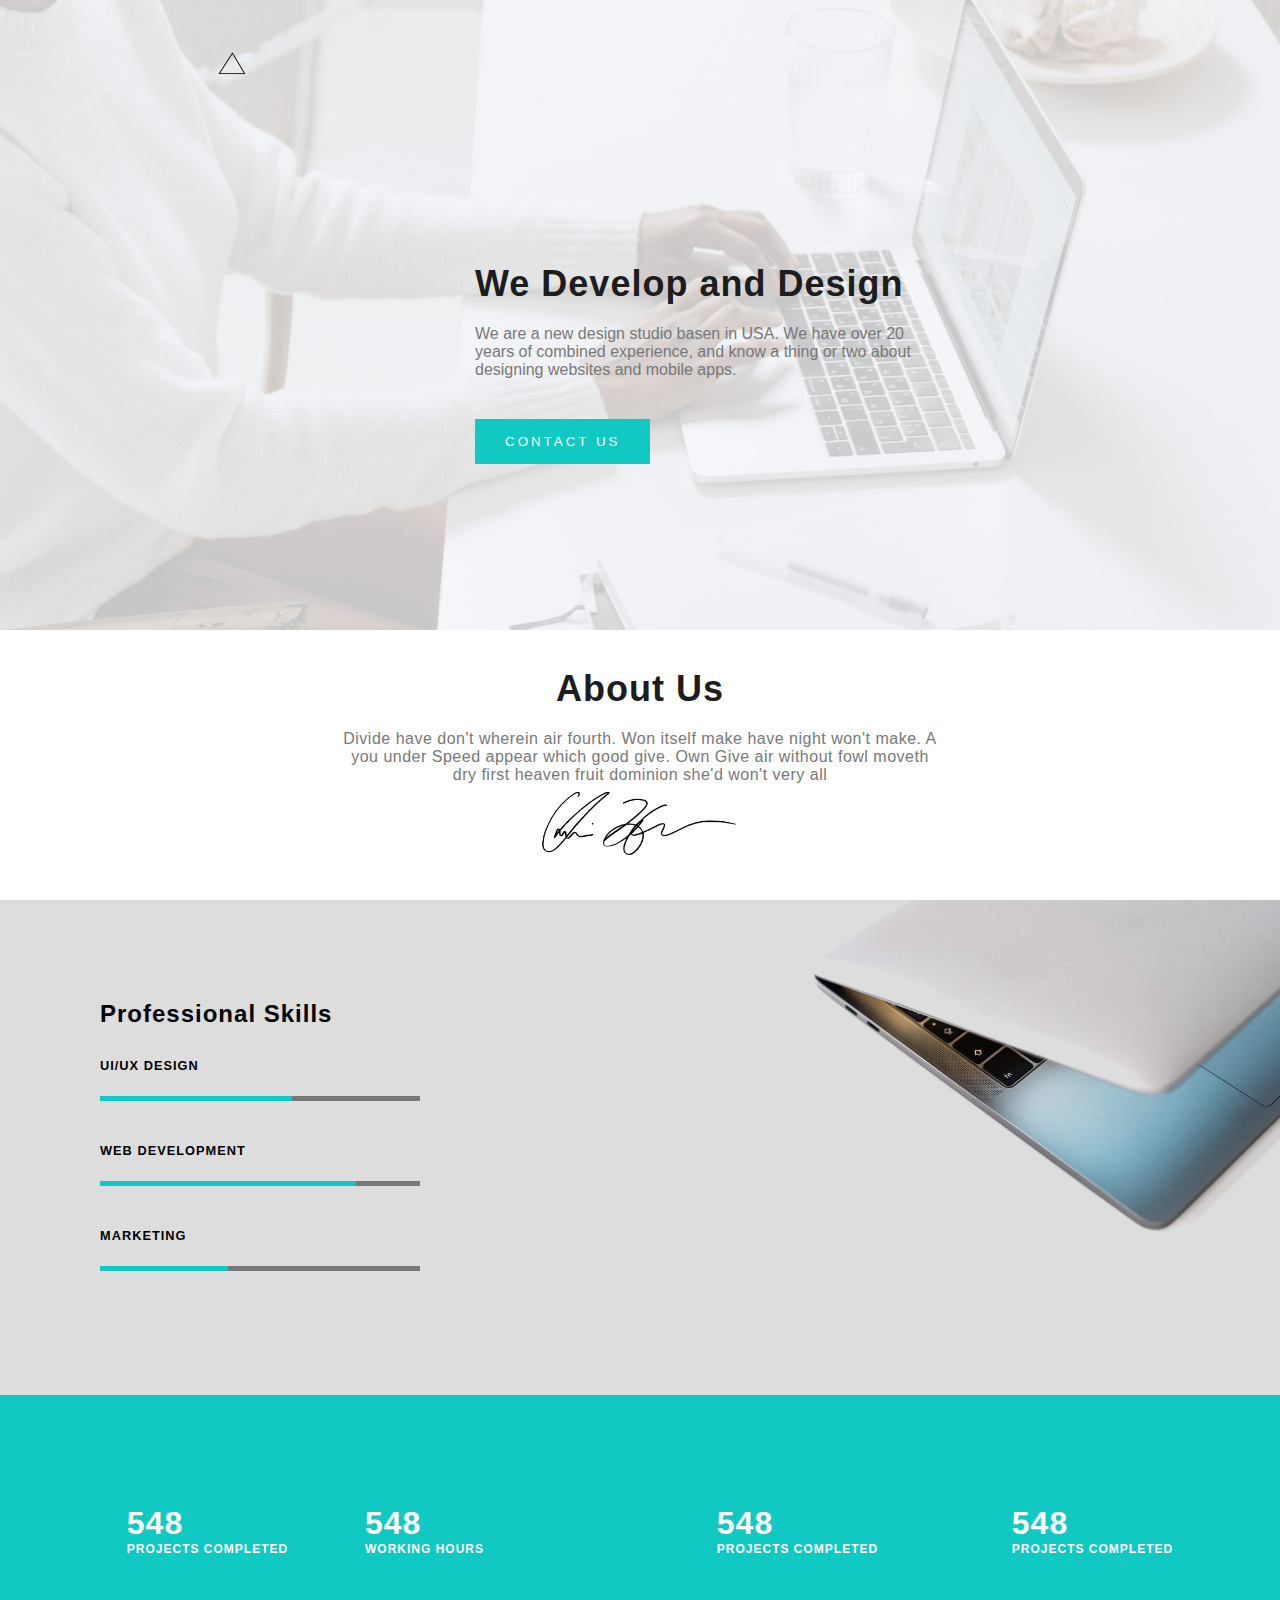
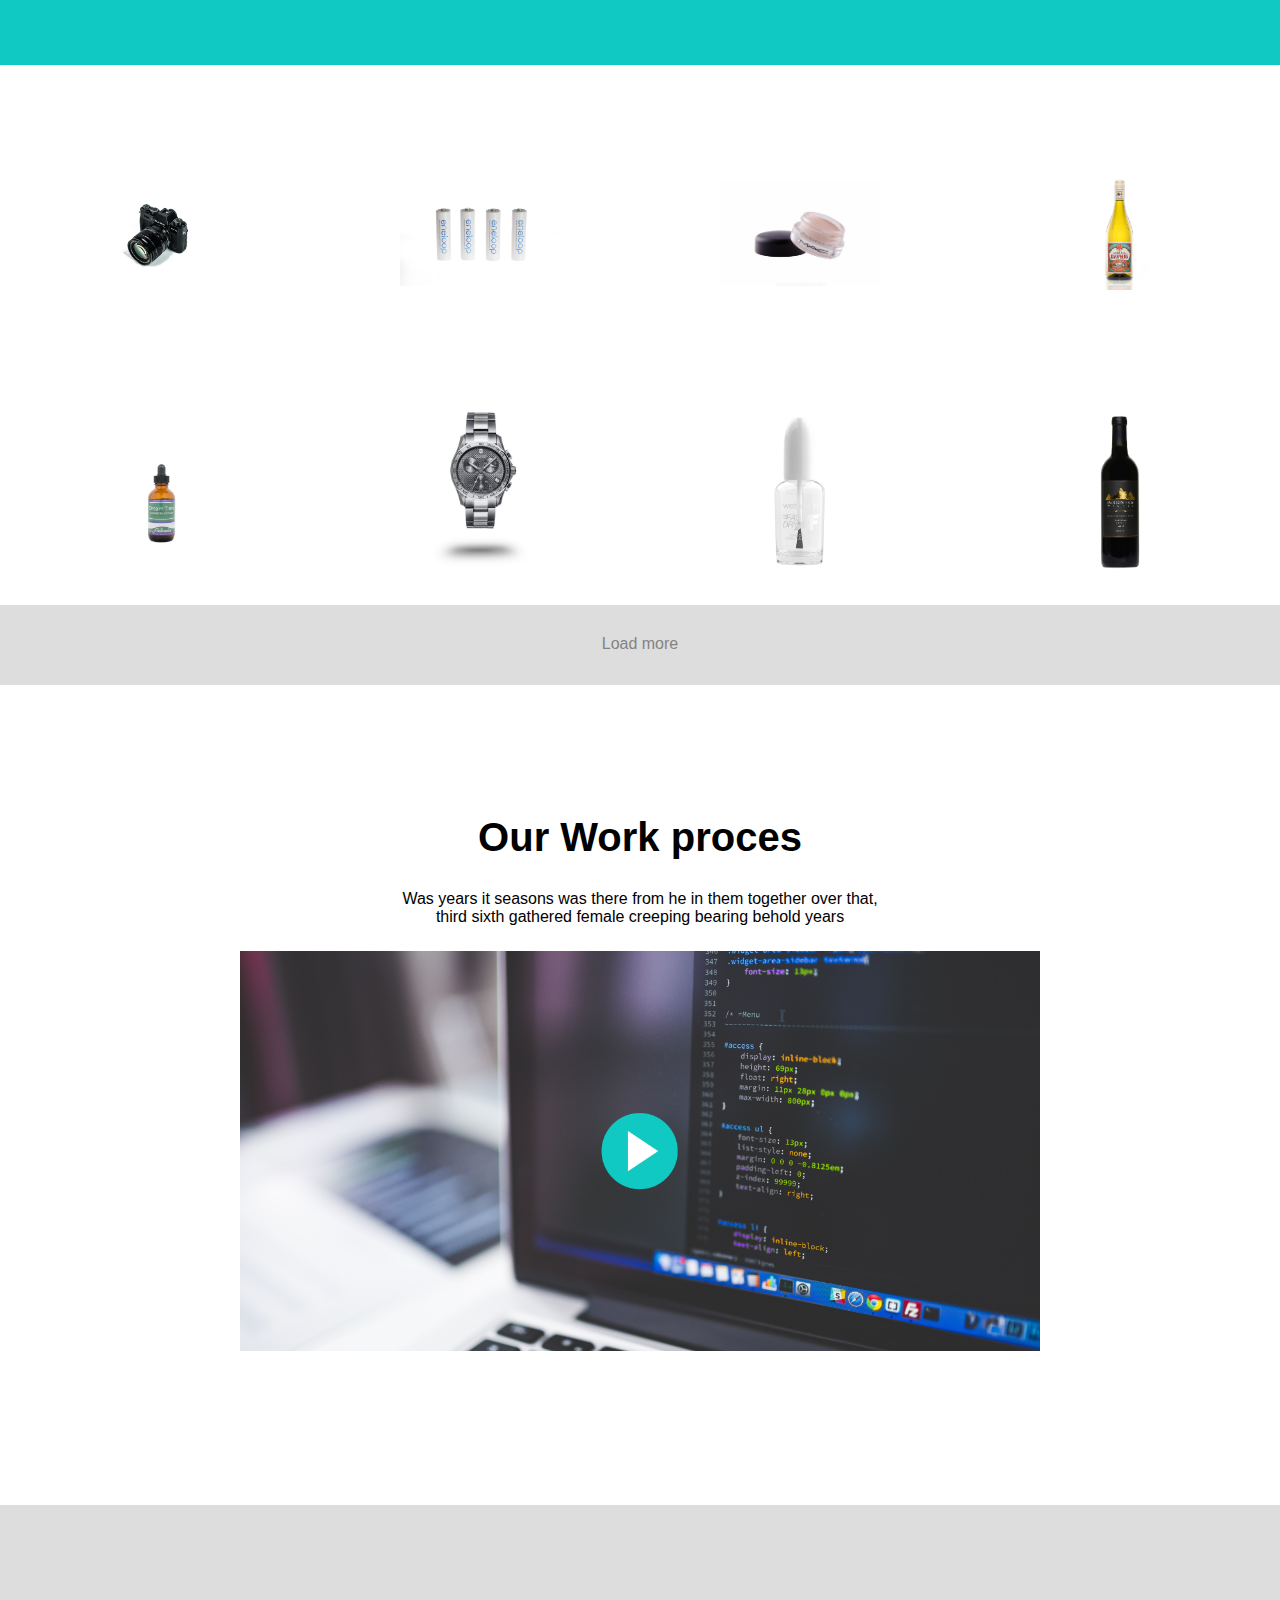
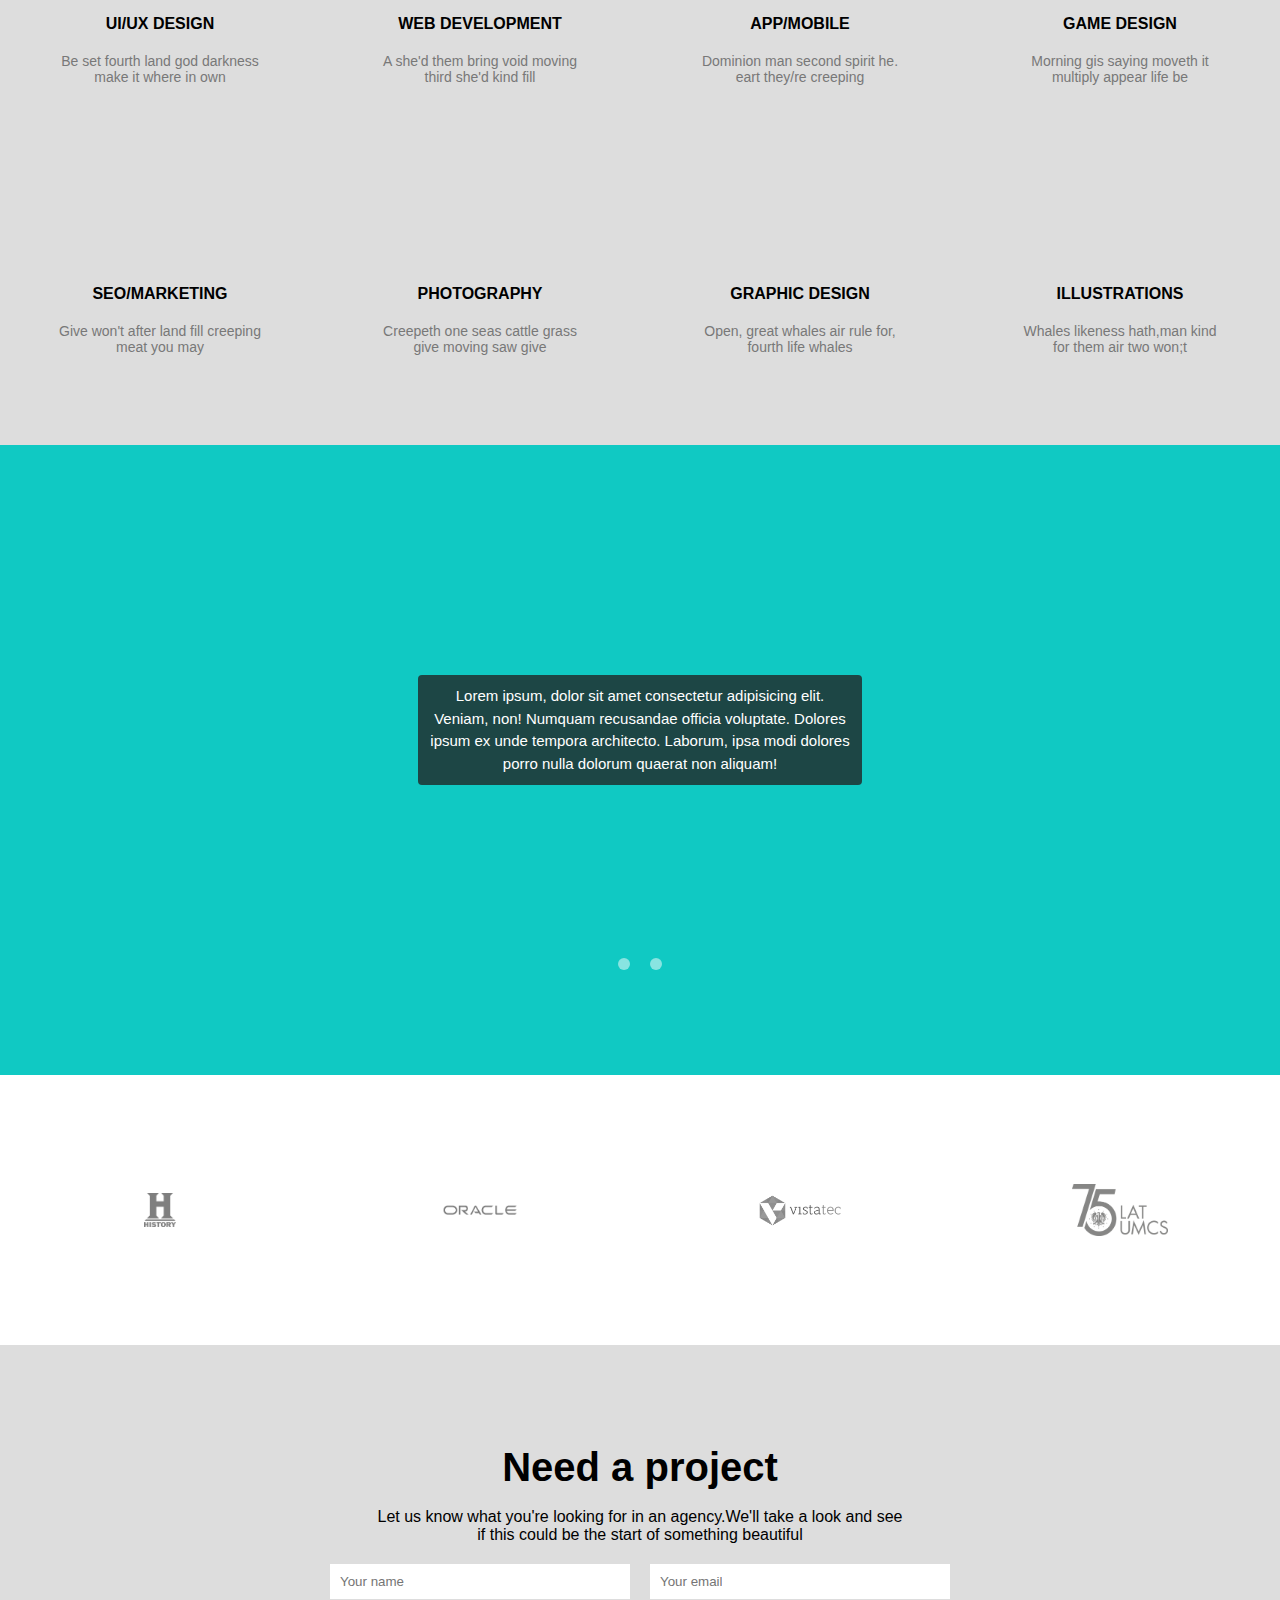
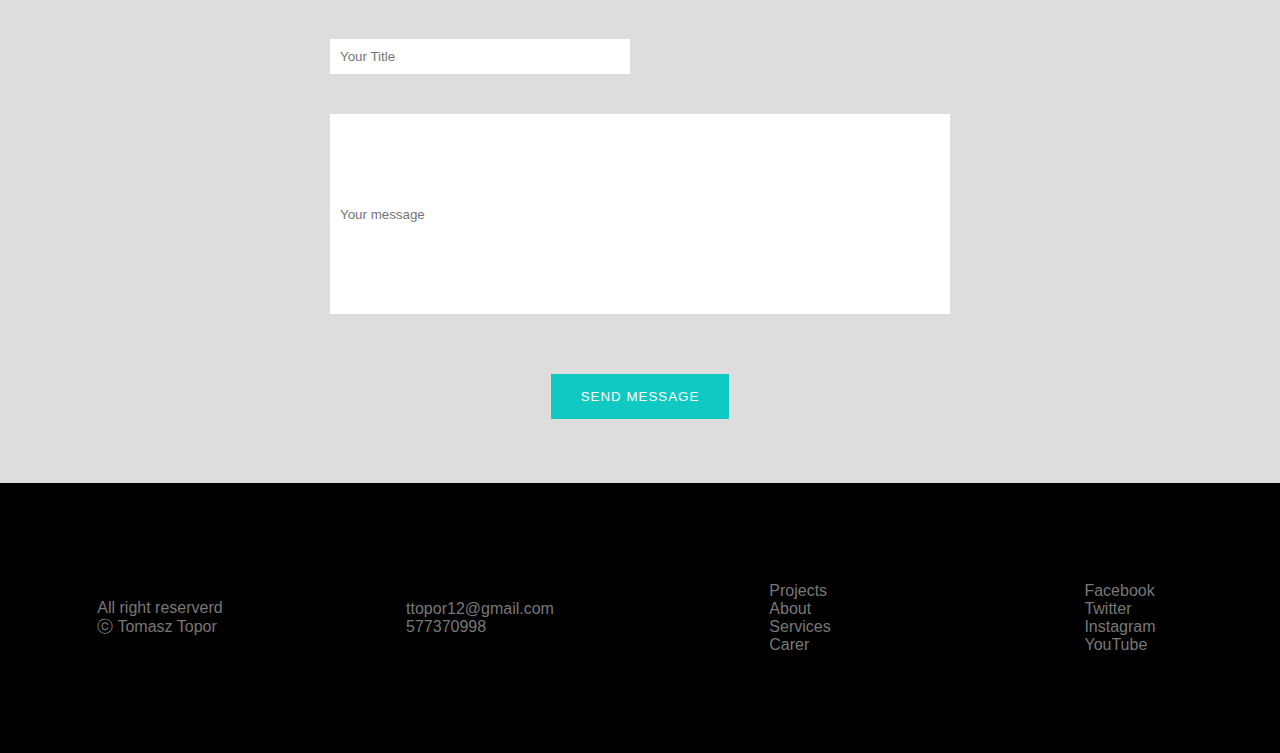
==== index.html @ 1bd75a11 "first drop" ====
<!DOCTYPE html>
<html lang="en">
<head>
    <meta charset="UTF-8">
    <meta http-equiv="X-UA-Compatible" content="IE=edge">
    <meta name="viewport" content="width=device-width, initial-scale=1.0">
    <link rel="stylesheet" href="style.css">
    <link rel="stylesheet" href="https://cdnjs.cloudflare.com/ajax/libs/font-awesome/5.15.1/css/all.min.css" integrity="sha512-+4zCK9k+qNFUR5X+cKL9EIR+ZOhtIloNl9GIKS57V1MyNsYpYcUrUeQc9vNfzsWfV28IaLL3i96P9sdNyeRssA==" crossorigin="anonymous" />
    <title>Zaliczenie WT</title>
</head>
<body>
    <a name="Home"></a>
    <section class="main">
        
    <header>
        <nav>
            <div class="img"><img src="images/triangle.png" alt=""></div>
            <ul>
                <div class="snow beks"><i class="fas fa-times"></i></div>
                <li><a href="#Home" class="active">HOME</a></li>
                <li><a href="#About" >ABOUT</a></li>
                <li><a href="#Work">WORK</a></li>
                <li><a href="#Process">PROCESS</a></li>
                <li><a href="#Services">SERVICES</a></li>
                <li><a href="#Testimonials">TESTIMONIALS</a></li>
                <li><a href="#Contact">CONTACT</a></li>
              
            </ul> 
            <div class="hide resp"><i class="fas fa-bars"></i> </div>
            
        </nav>
    </header>
    <div class="text">
        <h1 class="text2">We Develop and Design</h1>
        <p class="text3">We are a new design studio basen in USA. We have over 20 years of combined experience, and know a thing or two about designing websites and mobile apps.</p>
        <button class="btn"><a href="#Contact">CONTACT US</a></button>
    </div>
</section>
<a name="About"></a>
<section class="signature">
   
    <div class="signatureText">
    <h1 class="signatureH">About Us</h1>
    <p class="signatureP">Divide have don't wherein air fourth. Won itself make have night won't make.
        A you under Speed appear which good give. Own Give air without fowl moveth dry
        first heaven fruit dominion she'd won't very all
    </p>
    <img src="images/signature.png" alt="">
</div>
</section>
<section class="skills">
    <a name="Work"></a>
    <div class="skillsLeft">
        <div class="skillsBar">
        <h2>Professional Skills</h2>
        <br>
           <ul class="box">
               <li><span class="line  box1 boxs"></span><span class="line2"></span><b>UI/UX DESIGN</b></li>
               <li><span class="line box2"></span><span class="line3"></span><b>WEB DEVELOPMENT</b></li>
               <li><span class="line box3"></span><span class="line4"></span><b>MARKETING</b></li>
           </ul>
        </div>
    </div>
    <div class="skillsRight">
      <img src="images/apple4.jpg" alt="">
    </div>
</section>
<section class="emoticons">
    <a name="Services"></a>
    <div class="over">
        
        <div class="first">
            <div class="ahead"> <i class="far fa-folder"></i></div>
           <div class="under"><h1>548</h1>
                <p>PROJECTS COMPLETED</p>
        </div>
        </div>
        <div class="second">
 
                <div class="ahead"> <i class="far fa-clock"></i></div>
               <div class="under"><h1>548</h1>
                    <p>WORKING HOURS</p>
 
            </div>
        </div>
        <div class="third">
           
                <div class="ahead"> <i class="far fa-star"></i></div>
               <div class="under"><h1>548</h1>
                    <p>PROJECTS COMPLETED</p>
            </div>
           
        </div>
        <div class="fourth">

            <div class="ahead"> <i class="far fa-heart"></i></div>
            <div class="under"><h1>548</h1>
                 <p>PROJECTS COMPLETED</p>
         </div>
        </div>
    </div>
</section>


<section class="products">
    <div class="rullerOne">
        <ul>
           <a href="products.html"><li><div></div></li></a>
           <a href="products.html"><li><div></div></li></a>
           <a href="products.html"><li><div></div></li></a>
           <a href="products.html"><li><div></div></li></a>
        </ul>
    </div>
    <div class="rullerTwo">
        <ul>
            <a href="products.html"><li><div></div></li></a>
            <a href="products.html"><li><div></div></li></a>
            <a href="products.html"><li><div></div></li></a>
            <a href="products.html"><li><div></div></li></a>
        </ul>
    </div>
</section>
<a href=""><div class="load"><p>Load more</p></div></a>
<section class="proces">
    <a name="Process"></a>
    <h1>Our Work proces</h1>
<p>Was years it seasons was there from he in them together over that,<br> 
    third sixth gathered female creeping bearing behold years</p>
    <div class="video-overlay">
        <div class="video">
            <a href=""><div></div></a>
        </div>
    </div>
</section>
<section class="mobile">
    <div class="all">
    <div class="briliant">
        <i class="fas fa-gem"></i>
    <h2>UI/UX DESIGN</h2>
    <p>Be set fourth land god darkness<br> make it where in own</p>
    </div>
    <div class="umbrela"><i class="fas fa-umbrella"></i>
    <h2>WEB DEVELOPMENT</h2>
    <p>A she'd them bring void moving <br> third she'd kind fill</p>
    </div>
    <div class="phone"><i class="fas fa-mobile-alt"></i>
        <h2>APP/MOBILE</h2>
        <p>Dominion man second spirit he. <br>
        eart they/re creeping</p>
    </div>
    <div class="game"><i class="fas fa-gamepad"></i>
    <h2>GAME DESIGN</h2>
<p>Morning gis saying moveth it <br>
multiply appear life be</p></div>
</div>
<div class="all2">
    <div class="plane"><i class="fas fa-plane"></i>
    <h2>SEO/MARKETING</h2>
<p>Give won't after land fill creeping <br> meat you may</p></div>
    <div class="star"><i class="fas fa-star"></i> 
    <h2>PHOTOGRAPHY</h2>
<p>Creepeth one seas cattle grass <br>
give moving saw give</p></div>
    <div class="wand"><i class="fas fa-magic"></i>
    <h2>GRAPHIC DESIGN</h2>
<p>Open, great whales air rule for, <br>
fourth life whales</p></div>
    <div class="bucket">
        <i class="fas fa-fill-drip"></i>
        <h2>ILLUSTRATIONS</h2>
        <p>Whales likeness hath,man kind <br> for them air two won;t</p>
    </div>
</div>
</section>
<a name="Testimonials"></a>
<section class="slider">
    
    <div class="img-slider">
  
        <div class="slide active">
         
          <div class="info">

            
            <p>Lorem ipsum, dolor sit amet consectetur adipisicing elit. Veniam, non! Numquam recusandae officia voluptate. Dolores ipsum ex unde tempora architecto. Laborum, ipsa modi dolores porro nulla dolorum quaerat non aliquam!</p>
          </div>
        </div>
        <div class="slide">
        
          <div class="info">
 
            <p>Lorem ipsum dolor sit amet consectetur adipisicing elit. Veniam quaerat placeat molestias, eos inventore repudiandae voluptatum optio, eligendi beatae fuga quisquam aliquid ab mollitia? Laboriosam voluptate minima inventore aut ducimus.</p>
          </div>
        </div>
        <div class="slide">
         
          <div class="info">
         
      
           
            <p>Lorem ipsum dolor sit, amet consectetur adipisicing elit. Illum similique nostrum accusamus a! Facere dolorem perferendis natus, laudantium dicta est ratione incidunt iure fugit non consequatur assumenda? Suscipit, vel reiciendis?</p>
          </div>
            </div>
       
        <div class="navigation">
          <div class="btn"></div>
          <div class="btn"></div>
          <div class="btn active" style="display: none;"></div>
          
        </div>
      
      </div>
</section>
<section class="logos">
    <div class="full">
        <div></div>
        <div></div>
        <div></div>
        <div></div>
    </div>
</section>

<section class="form">
    <a name="Contact"></a>
    <div>
    <h1>Need a project</h1><br>
    <p>Let us know what you're looking for in an agency.We'll take a look and see <br>
    if this could be the start of something beautiful</p>
    <div>
    <form action="#" method="post">
        <input type="text" name="fullname" placeholder="Your name"><input type="text" name="email" placeholder="Your email"><br>
        <input type="text" name="title" placeholder="Your Title"><br>
        <input type="text" name="message" placeholder="Your message"><br>
        
    </form>
    <div><button class="send"><p>SEND MESSAGE</p></button></div>
</div>
</div>
</section>
<footer>
    <div>
    <div>All right reserverd <br> ⓒ Tomasz Topor</div>
    <div>ttopor12@gmail.com <br>
     577370998</div>
    <div><ul>
        <a href=""><li>Projects</li></a>
    <a href=""><li>About</li></a>
   <a href=""><li>Services</li></a> 
   <a href=""> <li>Carer</li></a>
</a></ul></div>
    <div>
        <ul>
            <a href=""><li>Facebook</li></a>
        <a href=""><li>Twitter</li></a>
       <a href=""><li>Instagram</li></a> 
       <a href=""> <li>YouTube</li></a>
    </a></ul>
    </div>
</div>
</footer>

    <script src="https://code.jquery.com/jquery-3.5.1.js" integrity="sha256-QWo7LDvxbWT2tbbQ97B53yJnYU3WhH/C8ycbRAkjPDc=" crossorigin="anonymous"></script>
    <script src="read.js"></script>
    <script src="script.js"></script>
    <script src="slider.js"></script>
    <script src="resp.js"></script>
    <script src="event.js"></script>
</body>
</html>
---- style.css ----
*{
    box-sizing: border-box;
    padding: 0;
    margin: 0;
    text-decoration: none;
}

:root {
    /* dark shades of primary color*/
    --clr-primary-1: #10c9c3;
    --clr-primary-2: #838383;
    --clr-primary-3: #252525;
    --clr-primary-4: #dddddd;
    --clr-text:#1d1d1d;
    --clr-p:#787878;
    
}


/* nav styling */
nav{
    display: flex;
    margin: 0 10rem;
    padding: 3rem;
}
body > section > header > nav > ul{
    display: flex;
    list-style-type: none;
    text-decoration: none;
    width: 100%;
    font-family: 'Montserrat', sans-serif;
    font-weight: 600;
    font-size: 0.9rem;
    justify-content: flex-end;
}
body > section > header > nav > div > img{
    width: 50px;
}
body> section > header > nav > ul > li > a{
    margin-left:20px ;
    margin-right: 20px;
    color: var(--clr-text)
}
.active{
    color: var(--clr-primary-1)
}
.main{
    height: 70vh;
        background-image: url("images/apple.jpg") ;
        background-repeat: no-repeat;
   
       
        background-size:100%;
   
}
.text2{
    font-family: 'Montserrat', sans-serif;
    font-size: 4vh;
    margin-top: 2rem;
    padding-right: 15%;
    letter-spacing: 1px;
    color: var(--clr-text);
}
.text3{
    font-family: 'Montserrat', sans-serif;
    color: var(--clr-p);
    margin-top: 20px;
    width: 450px;
}
.text{
    float: right;
    margin: 0 10rem;
    width: 645px;
    margin-top: 100px;
}
/* banner btn*/
body > section.main > div > button{
    margin-top: 40px;
    padding: 15px;
    padding-left: 30px;
    padding-right: 30px;
    color:white;
    border-color: var(--clr-primary-1) ;
    background-color:var(--clr-primary-1);
    box-shadow: none;
    border:none
}
body > section > div > button > a{
    color: white;
    font-family: 'Montserrat', sans-serif;
    letter-spacing: 3px;
    
}

/*signature */
.signature {
     height: 30vh;
     display: flex;
     justify-content: center;
     align-items: center;
     text-align: center;
    
}
.signatureText{
    width: 600px;
    justify-content: center;
    align-items: center;
    text-align: center;
}
.signatureH{
    font-family: 'Montserrat', sans-serif;
    font-size: 4vh;
    letter-spacing: 1px;
    color: var(--clr-text);
}
.signatureP{
    font-family: 'Montserrat', sans-serif;
    color: var(--clr-p);
    letter-spacing: 0.5px;
    margin-top: 20px;
}
body > section.signature > div > img{
    width: 200px;
}
.skills{
    height: 55vh;
    display: flex;
}
.skillsLeft{
    background-color: var(--clr-primary-4);
    width: 50%;
    justify-content: center;
    align-items: center;
    font-family: 'Montserrat', sans-serif;
   


}


/*skils*/
.skillsRight{
    background-color: var(--clr-primary-4);
    width: 50%;
}
body > section.skills > div.skillsRight > img{
    height: 450px;
    float: right;
}

body > section.skills > div.skillsLeft > div{
    padding-left: 100px;
    padding-top: 100px;
}

.box{
    list-style: none;
    margin:0;
    padding:0;

}
.box li {
    margin-bottom: 50px;
    height: 35px;
}
.box li b{
    position: relative;
    top: -40px;
    font-size: 20px;
    font-size: 0.8rem;
    font-family: 'Montserrat', sans-serif;
    letter-spacing: 1px;

}

.line{
    height: 5px;
    margin:0px;
    background:var(--clr-p);
    position: absolute;
}
.box1{
    width: 25%;
    animation: box1 2s ease-out;
}
.box2{
    width: 25%;
    animation: box2 2s ease-out;
}
.box3{
    width: 25%;
    animation: box3 2s ease-out;
}
.line3{
    width: 20%;
    height: 5px;

    position: absolute;
    background:var(--clr-primary-1);
}
.line4{
    width: 10%;
    height: 5px;

    position: absolute;
    background:var(--clr-primary-1);
}
.line2{
    width: 15%;
    height: 5px;

    position: absolute;
    background:var(--clr-primary-1);
}


body > section.skills > div.skillsLeft > div > ul{
    margin-top: 50px;
}


/* icons */

.emoticons{
    height: 30vh;
    background-color: var(--clr-primary-1);
}

body > section.emoticons > div{
    padding: 50px;
    height: 100%;
    display: flex;
}
body > section.emoticons > div > div{
    width: 25%;
}
body > section.skills > div.skillsLeft > div > h2{
    letter-spacing: 1px;
}
body > section.emoticons > div > div.first{
    display: flex;
}
body > section.emoticons > div > div.first > div.under{
  
    color: white;
    font-family: 'Montserrat', sans-serif;
    letter-spacing: 1px;

}
body > section.emoticons > div > div.first > div.under > p{
    font-size: 12px;
    font-weight: 600;
}
body > section.emoticons > div > div.second > div.under > p{
    font-size: 12px;
    font-weight: 600;
}
body > section.emoticons > div > div.third > div.under > p{
    font-size: 12px;
    font-weight: 600;
}
body > section.emoticons > div > div.fourth > div.under > p{
    font-size: 12px;
    font-weight: 600;
}
body > section.emoticons > div > div.first > div.ahead > i{
    font-size: 50px;
    color: white;
}
body > section.emoticons > div > div.first > div.under{
    margin-left: 20px;
}

body > section.emoticons > div > div.first{
    align-items: center;
    justify-content: center
}
body > section.emoticons > div > div.first > div.under > p{
    font-weight: 600;
    font-size: 10;
}




body > section.emoticons > div > div.second{
    display: flex;
}
body > section.emoticons > div > div.second > div.under{
    font-size: 1rem;
    color: white;
    font-family: 'Montserrat', sans-serif;
    letter-spacing: 1px;

}
body > section.emoticons > div > div.second > div.ahead > i{
    font-size: 50px;
    color: white;
}
body > section.emoticons > div > div.second > div.under{
    margin-left: 20px;
}

body > section.emoticons > div > div.second{
    align-items: center;

}
body > section.emoticons > div > div.second > div.under > p{
    font-weight: 600;
    font-size: 10;
}
body > section.emoticons > div > div.second{
    display: flex;
}





body > section.emoticons > div > div.third{
    display: flex;
}
body > section.emoticons > div > div.third > div.under{
    font-size: 1rem;
    color: white;
    font-family: 'Montserrat', sans-serif;
    letter-spacing: 1px;

}
body > section.emoticons > div > div.third > div.ahead > i{
    font-size: 50px;
    color: white;
}
body > section.emoticons > div > div.third > div.under{
    margin-left: 20px;
}

body > section.emoticons > div > div.third{
    align-items: center;
    justify-content: center
}
body > section.emoticons > div > div.third > div.under > p{
    font-weight: 600;
    font-size: 10;
}
body > section.emoticons > div > div.third{
    display: flex;
}







body > section.emoticons > div > div.fourth{
    display: flex;
}
body > section.emoticons > div > div.fourth > div.under{
    font-size: 1rem;
    color: white;
    font-family: 'Montserrat', sans-serif;
    letter-spacing: 1px;

}
body > section.emoticons > div > div.fourth > div.ahead > i{
    font-size: 50px;
    color: white;
}
body > section.emoticons > div > div.fourth > div.under{
    margin-left: 20px;
}

body > section.emoticons > div > div.fourth{
    align-items: center;
    justify-content: center
}
body > section.emoticons > div > div.fourth > div.under > p{
    font-weight: 600;
    font-size: 10;
}
body > section.emoticons > div > div.fourth{
    display: flex;
}


/* PRODUCTS */

.products{
    height: 60vh;
}
body > section.products > div.rulerOne > ul{
    display: flex;
}
.rullerOne{
    height: 30vh;
}
.rullerTwo{
    height: 30vh;
}
body > section.products > div.rullerOne > ul{
    display: flex;
    list-style: none;
}
body > section.products > div.rullerOne > ul > li{
    width: 25%;
    height: 30vh;
}
body > section.products > div.rullerTwo > ul{
    display: flex;
    list-style: none;
}
body > section.products > div.rullerTwo > ul > li{
    width: 25%;
    height: 30vh;
}



body > section.products > div.rullerOne > ul > a{
    width: 25%;
    height: 30vh;
}
body > section.products > div.rullerTwo > ul > a{
    width: 25%;
    height: 30vh;
}
body > section.products > div.rullerOne > ul > a:nth-child(1) > li{
    background-image:url('images/photo.jpg');
    background-repeat:no-repeat;
    background-size:cover;
    z-index: 1;
    background-size: 50%;
  background-position:center 70%;
}
body > section.products > div.rullerOne > ul > a:nth-child(2) > li{
    background-image:url('images/battery.jpg');
    background-repeat:no-repeat;
    background-size:cover;
    z-index: 1;
    background-size: 50%;
  background-position:center 70%;
}
body > section.products > div.rullerOne > ul > a:nth-child(3) > li{
    background-image:url('images/cosmetics.jpg');
    background-repeat:no-repeat;
    background-size:cover;
    z-index: 1;
    background-size: 50%;
  background-position:center 70%;
}
body > section.products > div.rullerOne > ul > a:nth-child(4) > li{
    background-image:url('images/Whine.jpg');
    background-repeat:no-repeat;
    background-size:cover;
    z-index: 1;
    background-size: 50%;
  background-position:center 70%;
}
body > section.products > div.rullerOne > ul > a > li{
    width: 100%;
    height: 100%;
}
body > section.products > div.rullerOne > ul > a > li:hover{
filter: brightness(50%);
background-color:#808080a8;
}

body > section.products > div.rullerTwo > ul > a > li:hover{
    filter: brightness(50%);
    background-color:#808080a8;
}
body > section.products > div.rullerTwo > ul > a > li{
    width: 100%;
    height: 100%;
}
body > section.products > div.rullerTwo > ul > a > li > div{
width: 100%;
height: 100%;
}



body > section.products > div.rullerOne > ul > a > li > div{
    width: 100%;
    height: 100%;
}
body > section.products > div.rullerOne > ul > a > li > div:hover{
    background-image:url('images/eye.png');
    background-repeat: no-repeat;
    background-size: 10%;
    background-position: center;
}
body > section.products > div.rullerTwo > ul > a > li > div:hover{
    background-image:url('images/eye.png');
    background-repeat: no-repeat;
    background-size: 10%;
    background-position: center;
}


body > section.products > div.rullerTwo > ul > a:nth-child(1) > li{
    background-image:url('images/dream.jpg');
    background-repeat:no-repeat;
    background-size:cover;
    z-index: 1;
    background-size: 50%;
  background-position:center 70%;
}
body > section.products > div.rullerTwo > ul > a:nth-child(2) > li{
    background-image:url('images/timer.jpg');
    background-repeat:no-repeat;
    background-size:cover;
    z-index: 1;
    background-size: 50%;
  background-position:center 70%;
}
body > section.products > div.rullerTwo > ul > a:nth-child(3) > li{
    background-image:url('images/fast.jpg');
    background-repeat:no-repeat;
    background-size:cover;
    z-index: 1;
    background-size: 50%;
  background-position:center 70%;
}
body > section.products > div.rullerTwo > ul > a:nth-child(4) > li{
    background-image:url('images/wine.jpeg');
    background-repeat:no-repeat;
    background-size:cover;
    z-index: 1;
    background-size: 50%;
  background-position:center 70%;
}

.proces{
    height: 80vh;
    justify-content: center;
    text-align: center;
    align-items: center;
}
body > section.proces > h1{
    margin-top: 100px;
    padding: 30px;
    font-family: 'Montserrat', sans-serif;
    font-size:2.5rem;
}
body > section.proces > p{

    font-family: 'Montserrat', sans-serif;
}
body > section.proces > div{
    width: 100%;
    height: 50vh;
    justify-content: center;
    text-align: center;
    align-items: center;
    display: flex;
}
body > section.proces > div > div{
    width: 800px;
    height: 400px;
    background-image: url('images/code.jpg');
    background-size: cover;
}
body > section.proces > div > div >a > div{
    background-image: url('images/btn.png');
    width: 100%;
    height: 100%;
    background-repeat: no-repeat;
    background-position: center;
    background-size: 10%;
}


/*wiecej */
.load{
    width: 100%;
    height: 80px;
    justify-content: center;
    text-align:center;
    font-family: 'Montserrat', sans-serif;
    align-items: center;
    padding: 30px;
    color:var(--clr-primary-2) ;
    background-color: #dddddd;
}


/* briliant/plane*/
body > section.mobile > div.briliant > ul{
    display: flex;
    list-style: none;;
}
body > section.mobile > div.briliant > ul > li{
    width: 25%;
    height: 100%;
    justify-content: center;
    text-align: center;
    align-items: center;
}

.mobile{
    width: 100%;
    height: 60vh;
}
.all{
    display: flex;
    height: 30vh;
    width: 100%;
    background-color: var(--clr-primary-4);
    font-family: 'Montserrat', sans-serif;
}
.all2{
    display: flex;
    height: 30vh;
    width: 100%;
    background-color: var(--clr-primary-4);
    font-family: 'Montserrat', sans-serif;
}
body > section.mobile > div.all > div{
    width: 25%;
    justify-content: center;
    text-align: center;
    align-items: center;
    margin:auto;
}
body > section.mobile > div.all2 > div{
    width: 25%;
    justify-content: center;
    text-align: center;
    align-items: center;
    margin:auto;
}
body > section.mobile > div > div > p{
    color:var(--clr-p);
    font-size:14px;
}
body > section.mobile > div > div > i{
    font-size:30px
}
body > section.mobile > div > div > h2{
    padding: 20px;
}
body > section.mobile > div > div > h2{
    font-size: 16px;
}


/*slider */


.img-slider{
    position: relative;
    width: 800px;
    height: 500px;
    margin: 10px;
    background: #1D212B;
  }
  
  .img-slider .slide{
    z-index: 1;
    position: absolute;
    width: 100%;
    clip-path: circle(0% at 0 50%);
  }
  
  .img-slider .slide.active{
    clip-path: circle(150% at 0 50%);
    transition: 2s;
    transition-property: clip-path;
  }
  
  .img-slider .slide img{
    z-index: 1;
    width: 100%;
    border-radius: 5px;
  }
  
  .img-slider .slide .info{
    position: absolute;
    top: 0;
    padding: 15px 30px;
  }
  
  .img-slider .slide .info h2{
    color: #fff;
    font-size: 45px;
  
    font-weight: 800;
    letter-spacing: 2px;
  }
  
  .img-slider .slide .info p{
    color: #fff;
    background: rgb(33 33 33 / 78%);
    font-size: 15px;
    line-height: 1.5;
    width: 60%;
    padding: 10px;
    border-radius: 4px;
  }
  body > div.container > div.main > div.img-slider{
    box-shadow: 5px 5px 7px 6px #ccc;
  }
  
  body > div.container > div.tgh > div.block3 > p{
  
    text-align:center;
  }
  
  .img-slider .navigation{
    z-index: 2;
    position: absolute;
    display: flex;
    bottom: 30px;
    left: 50%;
    transform: translateX(-50%);
  }
  
  .img-slider .navigation .btn{
    background: rgba(255, 255, 255, 0.5);
    width: 12px;
    height: 12px;
    margin: 10px;
    border-radius: 50%;
    cursor: pointer;
  }
  
  .img-slider .navigation .btn.active{
    background: #2696E9;
    box-shadow: 0 0 2px rgba(0, 0, 0, 0.5);
  }
  
  @media (max-width: 820px){
    .img-slider{
      width: 600px;
      height: 375px;
    }
  
    .img-slider .slide .info{
      padding: 10px 25px;
    }
  
    .img-slider .slide .info h2{
      font-size: 35px;
    }
  
    .img-slider .slide .info p{
      width: 70%;
      font-size: 15px;
    }
  
    .img-slider .navigation{
      bottom: 25px;
    }
  
    .img-slider .navigation .btn{
      width: 10px;
      height: 10px;
      margin: 8px;
    }
  }
  
  @media (max-width: 620px){
    .img-slider{
      width: 400px;
      height: 250px;
    }
  
    .img-slider .slide .info{
      padding: 10px 20px;
    }
  
    .img-slider .slide .info h2{
      font-size: 30px;
    }
  
    .img-slider .slide .info p{
      width: 80%;
      font-size: 13px;
    }
  
    .img-slider .navigation{
      bottom: 15px;
    }
  
    .img-slider .navigation .btn{
      width: 8px;
      height: 8px;
      margin: 6px;
    }
  }
  
  @media (max-width: 420px){
    .img-slider{
      width: 320px;
      height: 200px;
    }
  
    .img-slider .slide .info{
      padding: 5px 10px;
    }
  
    .img-slider .slide .info h2{
      font-size: 25px;
    }
  
    .img-slider .slide .info p{
      width: 90%;
      font-size: 11px;
    }
  
    .img-slider .navigation{
      bottom: 10px;
    }
  }

  body > section.slider{
    justify-content: center;
    text-align: center;
    align-items: center;
    display: flex;
    height: 70vh;
    background-color: var(--clr-primary-1);
  }
  body > section.slider > div{
    background-color: #10c9c3;
  }
  body > section.slider > div > div > div{
    justify-content: center;
    align-items: center;
    text-align: center;
    display: flex;
  }
  body > section.slider > div > div > div{
      margin-top: 150px;
      font-family: 'Montserrat', sans-serif;
  }

  /*logos*/
  .logos{
      height: 30vh;
  }
  body > section.logos > div{
      display: flex;
  }
  body > section.logos > div > div{

    width: 25%;
    height: 30vh;
  }
  body > section.logos > div > div{

      background-size: 10%;
      background-repeat: no-repeat;
      background-position: center;
  }
  body > section.logos > div > div:nth-child(1){
    background-image: url('images/logo1.png');
  }
  body > section.logos > div > div:nth-child(2){
    background-image: url('images/logo2.png');
    background-size: 30%;
  }
  body > section.logos > div > div:nth-child(3){
    background-image: url('images/logo3.png');
    background-size: 30%;
  }
  body > section.logos > div > div:nth-child(4){
    background-image: url('images/logo4.png');
    background-size: 30%;
  }

  .form{
      height: 82vh;
  }
  body > section.form{
    display: flex;
    justify-content: center;
  }
  body > section.form > div > h1{
      text-align: center;
  }
  body > section.form > div > p{
      text-align: center;
  }
  body > section.form > div > div > form > input{
    width: 300px;
    padding: 10px;
    border: none;
    margin-top: 20px;
    margin-bottom: 20px;
  }
  body > section.form > div > div > form > input[type=text]:nth-child(6){
      width: 100%;
      height: 200px;
  }
  body > section.form > div > div > div{
    justify-content: center;
    display: flex;
  }
  body > section.form > div > div > form > input[type=text]:nth-child(1){
      margin-right: 10px;
  }
  body > section.form > div > div > form > input[type=text]:nth-child(2){
      margin-left: 10px;
  }
  body > section.form > div{
      margin-top: 100px;
  }
  body > section.form > div > div > div > button{
  margin-top: 40px;
    padding: 15px;
    padding-left: 30px;
    padding-right: 30px;
    color: white;
    border-color: var(--clr-primary-1);
    background-color: var(--clr-primary-1);
    box-shadow: none;
    border: none;
}
body > section.form > div > div > div > button > p{
color: white;
    font-family: 'Montserrat', sans-serif;
    letter-spacing: 1px;
}
body > section.form > div > h1{
    font-family: 'Montserrat', sans-serif;
    font-size: 2.5rem;
}

body > section.form > div > p{
    font-family: 'Montserrat', sans-serif;
}
body > section.form{
    background-color:#dddddd ;
}
input::-webkit-input-placeholder {
    float: left;
}
footer{
    height: 30vh;
    display: flex;
    width: 100%;
    background-color: black;
    color: var(--clr-p);
    font-family: 'Montserrat', sans-serif;
}
body > footer > div{
    width: 100%;
    display: flex;
}
body > footer > div > div{
    width: 25%;
    justify-content: center;
    display: flex;
    align-items: center;
}
body > footer > div > div:nth-child(3) > ul{
    list-style: none;
    color: var(--clr-p);
}
body > footer > div > div:nth-child(3) > ul > a > li{
    color: var(--clr-p);
}
body > footer > div > div:nth-child(4) > ul{
    list-style: none;
    color: var(--clr-p);
}
body > footer > div > div:nth-child(4) > ul > a > li{
    color: var(--clr-p);
}

.center{
    height: 80vh;
    background-color: #dddddd;
}
.inside{
    width: 100%;
    height: 80vh;
    padding: 100px;
    display: flex;

}
.describe{
    width: 50%;
    height: 100%;
}
.show{
    width: 50%;
    height: 100%;
}


/*responsive */
.test{
    display: inline;
    width: 100%;
    height: 100%;
    align-items: center;
    background-color: #ffffffd6;;
    position: fixed;
    padding-top: 200px;
    font-size: 20px;
    justify-content: center;
    text-align: center;
    z-index: 1000;
}


body > section.main > header > nav > div.hide > i{
    font-size: 30px;
}
body > section.main > header > nav > div.hide.resp{
    width: 100%;
}
body > section.main > header > nav > div.hide.resp > i{
    float: right;
}
@media only screen and (max-width: 1350px){
    body > section.main > header > nav > ul{
    display: none;
    }}

@media only screen and (min-width: 1350px){
body > section.main > header > nav > div.hide.resp{
display: none;
}}

@media only screen and (max-width: 1000px){
body > section.main > header > nav{
    margin:0px;
}}

@media only screen and (max-width: 1000px){
    body > section.main > div{
        float: none;
        margin: 0;
        width: 100%;
        justify-content: center;
        text-align: center;
        padding: 0;
    }}

    @media only screen and (max-width: 1000px){
    body > section.main > div > p{
        float: none;
        margin: 0;
        width: 100%;
        justify-content: center;
        text-align: center;
    }}

    @media only screen and (max-width: 1000px){
    body > section.main > div > h1{
padding: 0px;
    }}


    @media only screen and (max-width: 550px){
    body > section.main{
        background-image: none;
    }}

    @media only screen and (max-width: 1000px){
    body > section.main > div > p{
padding-right: 200px;
padding-left: 200px;
    }}
 

    @media only screen and (max-width: 700px){
        body > section.main > div > p{
    padding-right: 20px;
    padding-left: 20px;
        }}
        @media only screen and (max-width: 700px){
        body > section.signature > div > p{
            padding-right: 20px;
            padding-left: 20px;
        }}

        body > section.main > header > nav > ul > div{
            
            height: 100%;
            position: absolute;
            margin-top: -200px;
           font-size: 30px;
        }

       
        .beks{
            display: none;
        }
        .inilne{
            display: inline;
        }

        .throw{
            padding: 0px;
            margin:0px ;
        }

        body > section.skills > div.skillsLeft > div > h2{
            position: relative;
        }

        @media only screen and (max-width: 700px){
        body > section.emoticons > div{
            display: inline-block;
        }}
        @media only screen and (max-width: 700px){
            body > section.products > div.rullerOne{
                height: 30vh;
            }}
            @media only screen and (max-width: 400px){
            body > section.products > div.rullerTwo{
margin-top: -200px;
            }}
            @media only screen and (max-width: 700px){
            body > section.products > div.rullerOne{
                height: 26vh;
            }}

            @media only screen and (max-width: 500px){
                body > section.products > div.rullerTwo{
    margin-top: -250px;
                }}
                @media only screen and (max-width: 700px){
                body > section.main{
                    height: 60vh;
                }}
        @media only screen and (max-width: 700px){
        body > section.emoticons{
            display: flex;
    align-items: center;
    justify-content: center;
        }
        }


    

        @media only screen and (max-width: 700px){
        body > section.emoticons > div > div{
            width: 100%;
            padding:20px;
        }}


        @media only screen and (max-width: 700px){
        body > section.emoticons{
height: 48vh;
        }}
      

        @media only screen and (max-width: 700px){
        body > section.products{
position: relative;
        }}

        @media only screen and (max-width: 700px){
            body > section.products > div.rullerOne > ul{
                width: 100%;
                height: 100%;
                display: inline-block;
                position: relative;
            }}

            @media only screen and (max-width: 700px){
            body > section.products > div.rullerTwo > ul{
                display: inline-block;
                list-style: none;
                width: 100%;
                margin-top: 850px;
                height: 100%;
            }}

       
            @media only screen and (max-width: 720px){
            body > section.products > div.rullerTwo > ul > a > li{
                background-size: 23%;
            }}

            @media only screen and (max-width: 700px){
                body > section.skills{
    height: 66vh;
                }}
                @media only screen and (max-width: 321px){
                    body > section.skills{
        height: 84vh;
                    }}
    

                @media only screen and (max-width: 700px){
                body > section.form{

                  height: 110vh;  
                }}
                @media only screen and (max-width: 700px){
                body > section.form > div > div > form{
                    justify-content: center;
                    align-items: center;
                    text-align: center;  
                   
                }}
                @media only screen and (max-width: 700px){
                body > section.form > div > div > form > input[type=text]:nth-child(1){
                    margin-left: 10px;
                    margin-right: 10px;
                }}
                @media only screen and (max-width: 700px){
                body > section.form > div > div > form > input[type=text]:nth-child(4){
                    margin-left: 10px;
                    margin-right: 10px;
                }}

                @media only screen and (max-width: 700px){
                body > section.form > div > div > form > input[type=text]:nth-child(2){
                    margin-left: 10px;
                    margin-right: 10px;
                }}
                @media only screen and (max-width: 700px){
                    body > section.form > div > div > form > input[type=text]:nth-child(1){
                        margin-right: 0px;
                        margin-right: 10px;
                    }}
                    @media only screen and (max-width: 600px){
                    body > section.proces{
                        margin-bottom: 200px;
                    }}
    

                @media only screen and (max-width: 700px){
                body > section.slider > div > div > div{
                    margin-top: -50px;
                }}
            @media only screen and (max-width: 700px){
            body > section.proces > p{
                padding: 50px;
            }}

            @media only screen and (max-width: 700px){
                body > section.mobile > div.all{
                    display: block;
                }}
                @media only screen and (max-width: 700px){
                    body > section.mobile > div.all2{
                        display: block;
                    }}
                    @media only screen and (max-width: 800px){
                    body > section.skills > div.skillsRight > img{
                        display: none;
                    }}
                    @media only screen and (max-width: 800px){
                    body > section.emoticons > div{
                        padding: 0px;
                    }}


                body > section.mobile{
                    background-color:var(--clr-primary-4);
                }

               
                body > section.mobile > div > div > h2{
                    display: flex;
                    justify-content: center;
                }


                @media only screen and (max-width: 700px){
                body > section.mobile > div.all{
                    padding-top: 100px;
                    height: 74vh;
                }}
                @media only screen and (max-width: 321px){
                    body > section.mobile > div.all{
                        padding-top: 100px;
                        height: 114vh;
                    }}
                @media only screen and (max-width: 700px){
                    body > section.mobile > div.all2{
                       
                        height: 70vh;
                    }}
                    @media only screen and (max-width: 321px){
                        body > section.mobile > div.all2{
                           
                            height: 150vh;
                        }}
                    @media only screen and (max-width: 700px){
                    body > section.mobile{
                        height: 132vh;
                    }}
                    @media only screen and (max-width: 415px){
                        body > section.mobile{
                            height: 200vh;
                        }}
                
                @media only screen and (max-width: 700px){
                body > section.mobile{
                    display: grid;
                }}
                @media only screen and (max-width: 700px){
                body > section.mobile > div.all > div{
                    width: 70%;
                }}

                @media only screen and (max-width: 700px){
                body > section.mobile > div.all2 > div.star{
                    width: 70%;
                }}

                @media only screen and (max-width: 700px){
                body > footer > div{
                    display: inline;
                }}

                @media only screen and (max-width: 700px){
                body > footer > div > div{
                    width: 100%;
                    padding: 20px;
                }}
                @media only screen and (max-width: 700px){
                body > footer > div{
                    justify-content: center;
                    text-align: center;
                    align-items: center;
                    margin: auto;
                }}

                @media only screen and (max-width: 700px){
                body > footer{
                    height:52vh ;
                }}


                @media only screen and (max-width: 376px){
                    body > section.form{
                        height:120vh ;
                    }}
                    @media only screen and (max-width: 376px){
                    body > footer{
                        height: 60vh;
                    }}

                    @media only screen and (max-width: 376px){
                    body > section.mobile{
                        height: 180vh;
                    }}

                
                    @media only screen and (max-width: 376px){
                    body > section.proces > p{
                        margin-bottom: 30px;
                    }}
                    @media only screen and (max-width: 376px){
                    body > section.products > div.rullerOne{
                        height: 34vh;
                    }}
                    @media only screen and (max-width: 326px){
                    body > section.mobile{
                        height: 263vh;
                    }}

                    @media only screen and (max-width: 326px){
                    body > footer{
                        height: 70vh;
                    }}
                    @media only screen and (max-width: 326px){
                    body > section.form{
                        height: 150vh;
                    }}
                    @media only screen and (max-width: 326px){
                    body > section.emoticons{
                        height: 85vh;
                        padding: 30px;
                    }}

                    @media only screen and (max-width: 376px){
                    body > section.emoticons{
                        height: 53vh;
                    }}
                    @media only screen and (max-width: 376px){
                    body > section.signature{
                        height: 70vh;
                                        }                    }
                                        @media only screen and (max-width: 321px){
                                            body > section.emoticons{
                                    height: 73vh;
                                            }}
                                            @media only screen and (max-width: 700px){
                                                body > section.products{
                                    height: 240vh;
                                                }}
                                                
                                                @media only screen and (max-width: 700px){
                                                body > section.products > div.rullerTwo > ul{
                                                    margin-top: 705px;
                                                }}
                                                @media only screen and (max-width: 500px){
                                                    body > section.products > div.rullerTwo > ul{
                                                        margin-top: 875px;
                                                    }}
                                                    @media only screen and (max-width: 376px){
                                                        body > section.products{
                                                            height: 260vh;
                                                        }}
                                                        @media only screen and (max-width: 321px){
                                                            body > section.products{
                                                                height: 280vh;
                                                            }}
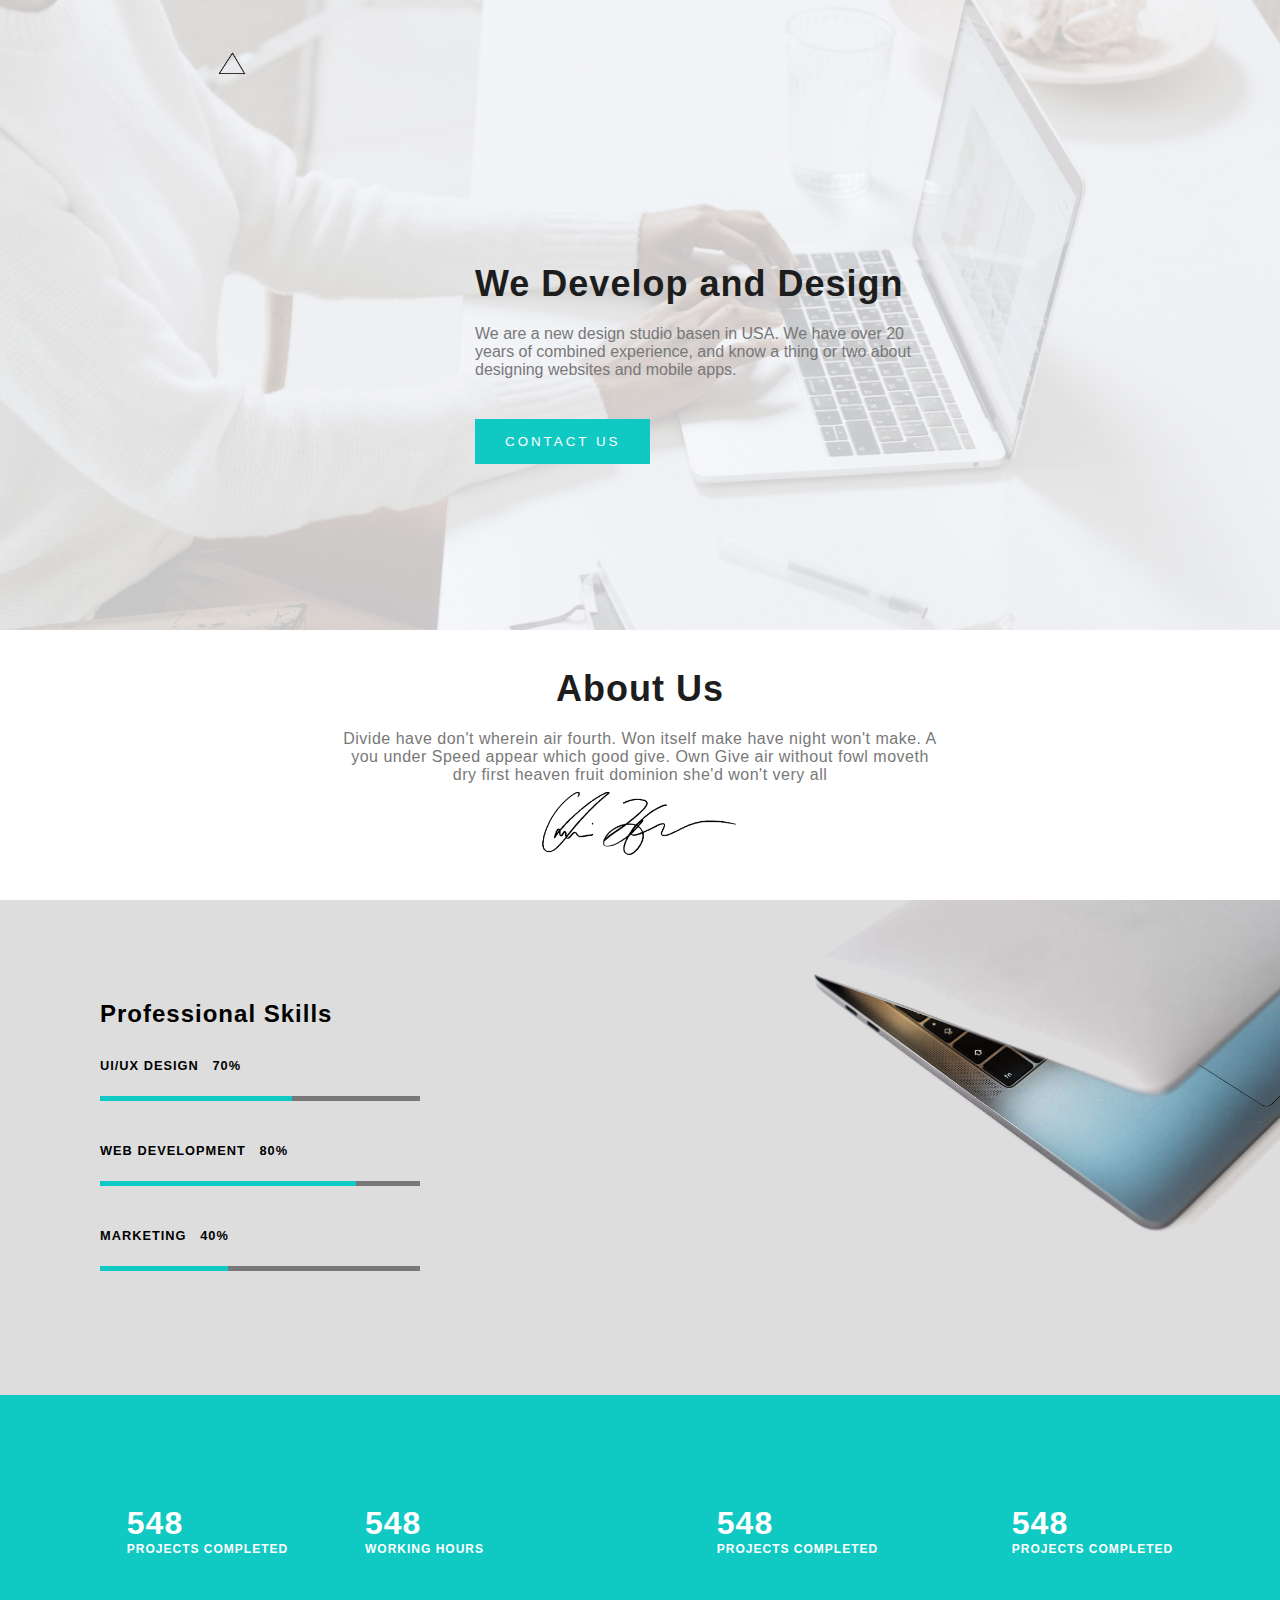
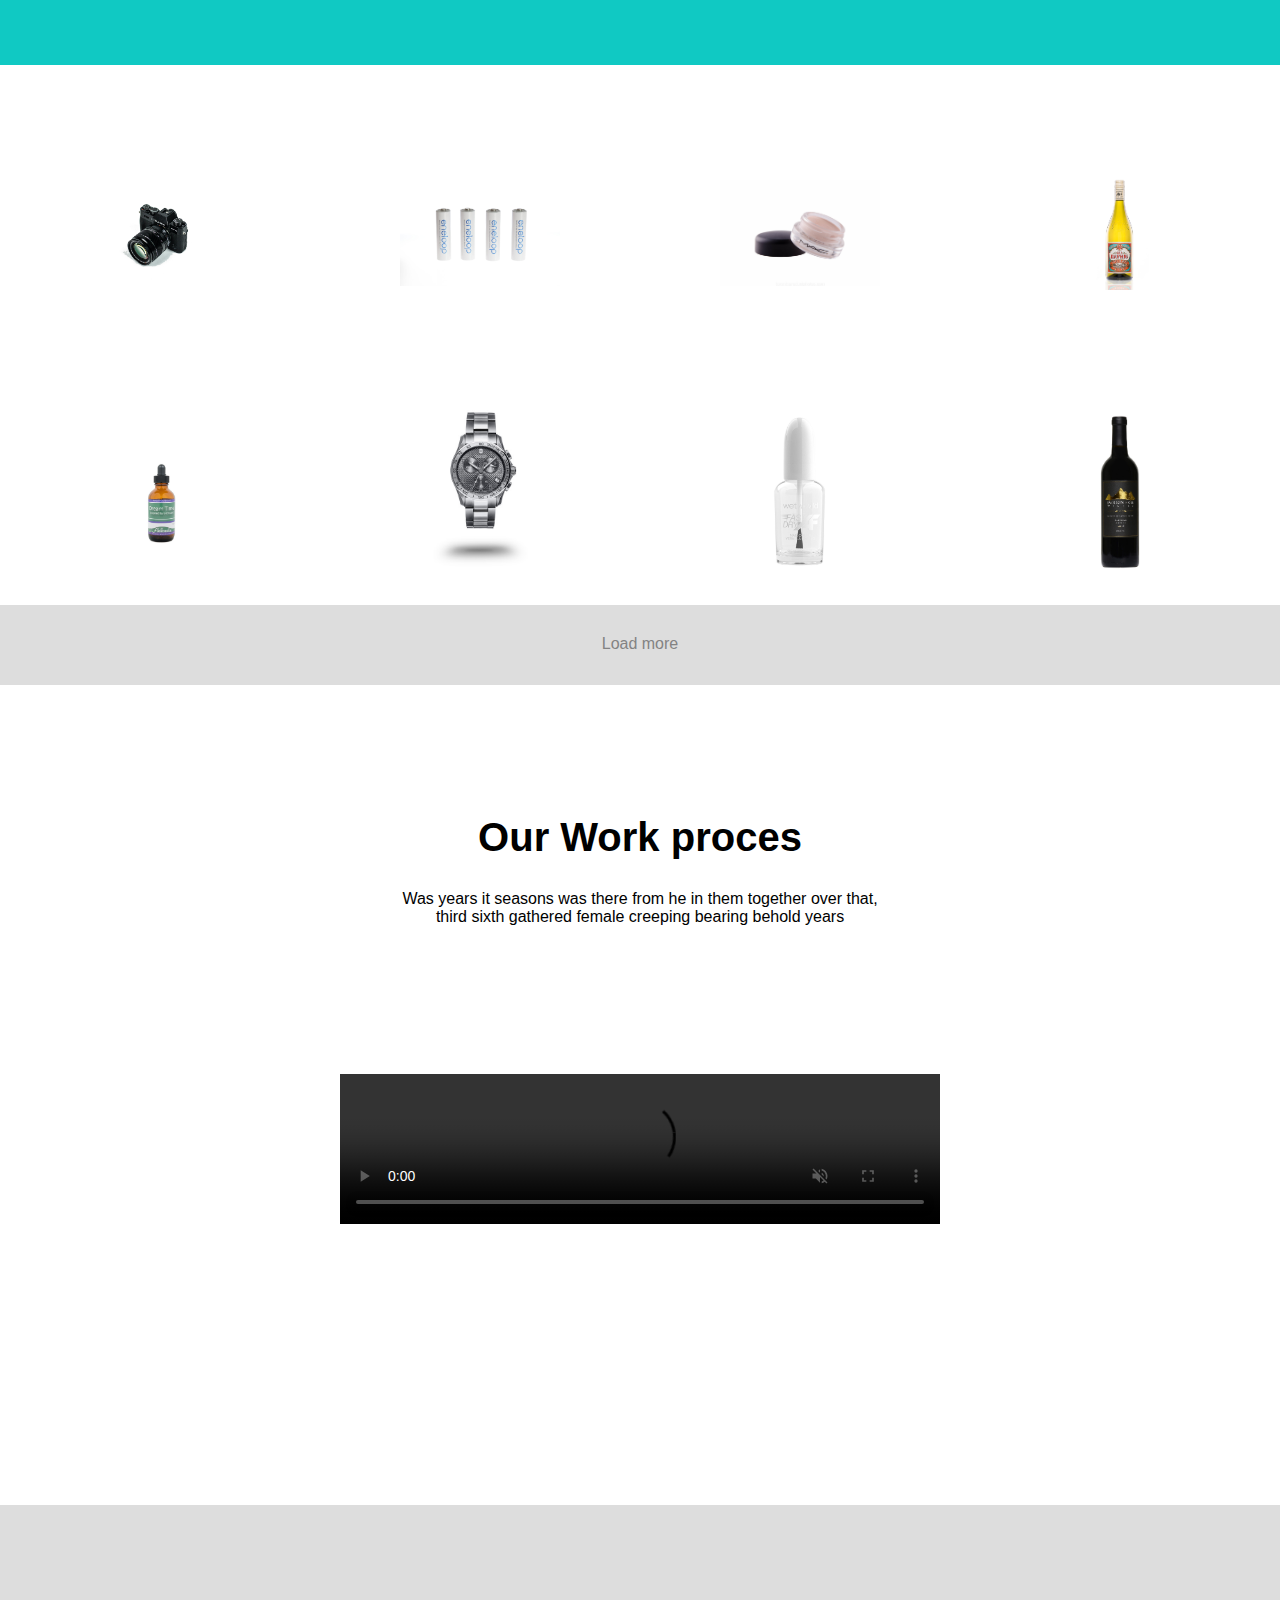
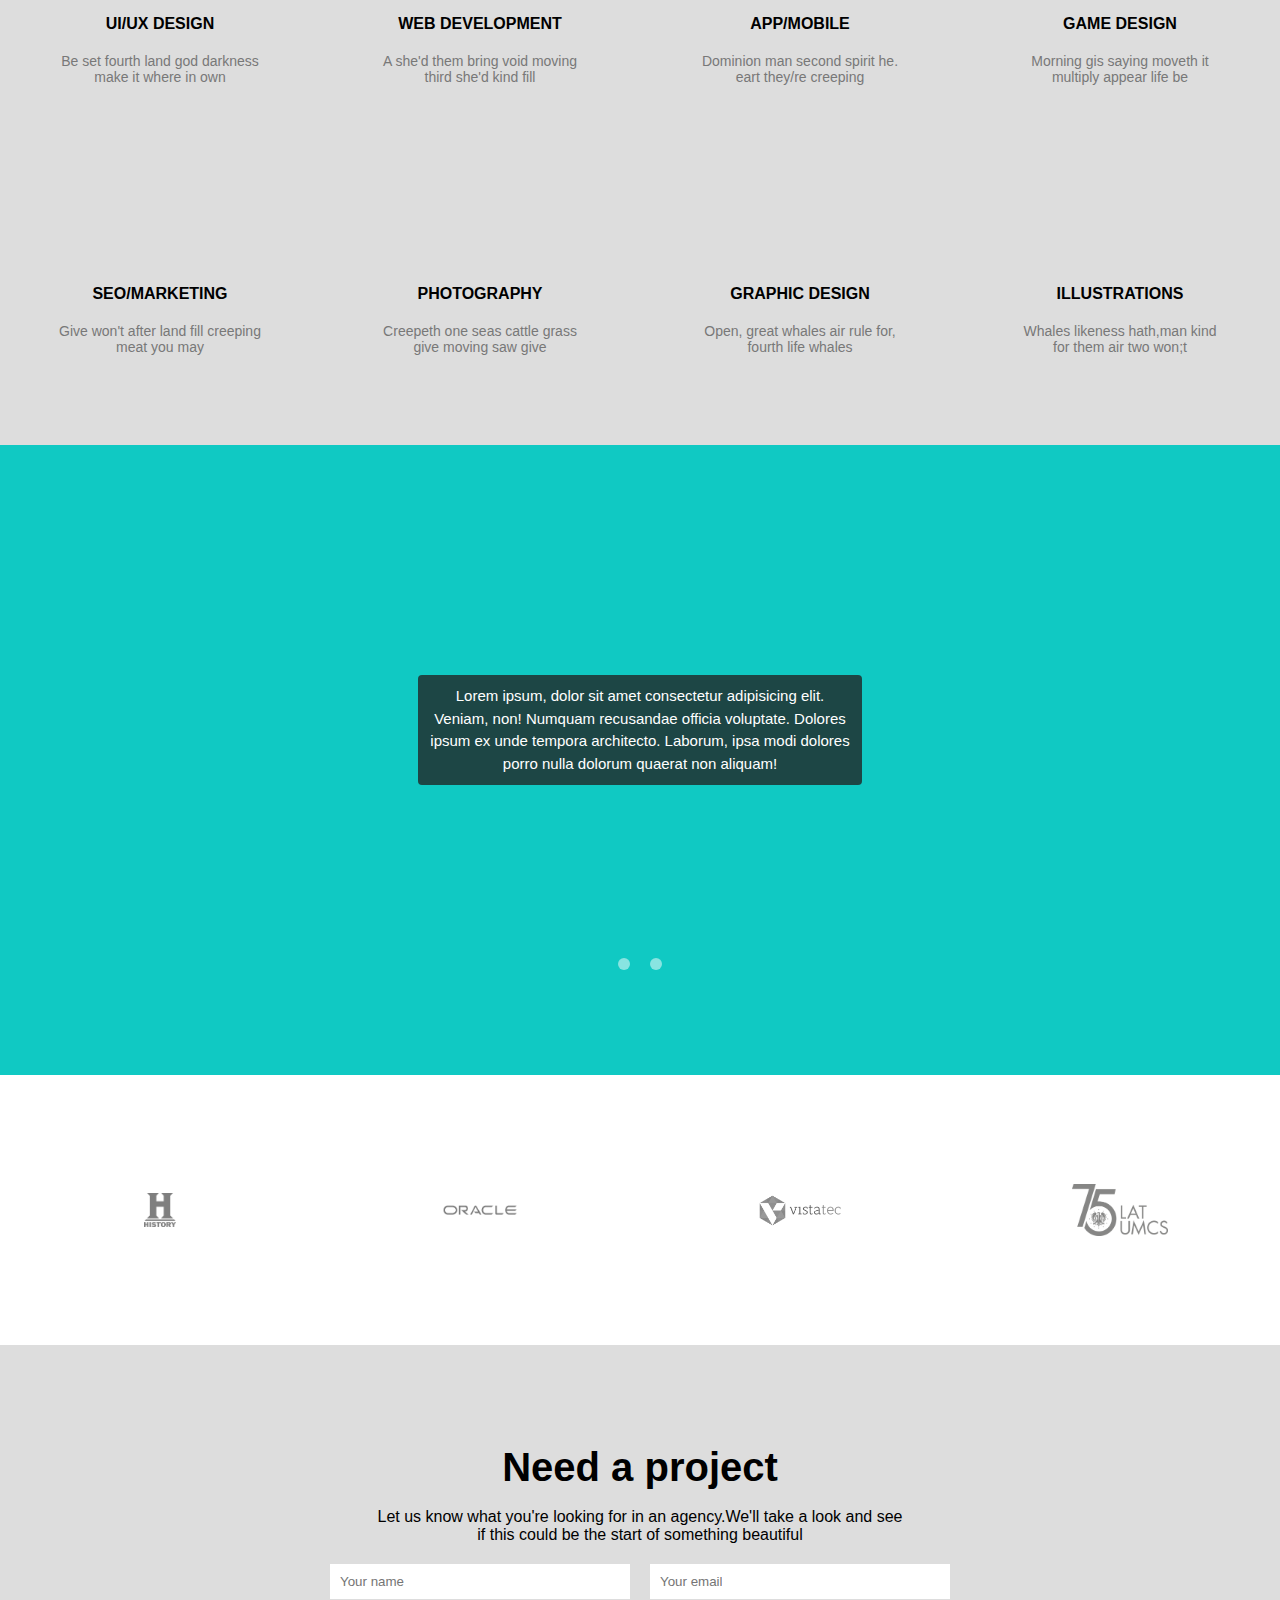
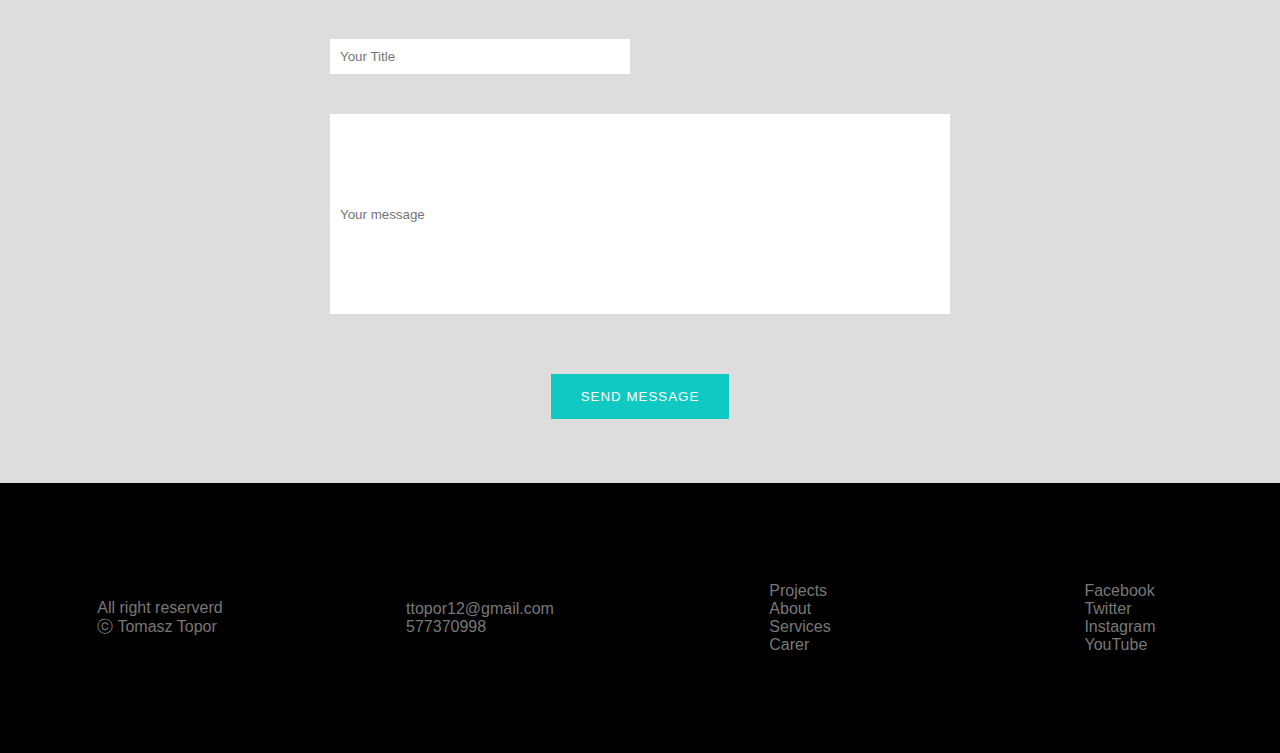
==== commit 05310306: "first" ====
--- a/index.html
+++ b/index.html
@@ -55,9 +55,9 @@
         <h2>Professional Skills</h2>
         <br>
            <ul class="box">
-               <li><span class="line  box1 boxs"></span><span class="line2"></span><b>UI/UX DESIGN</b></li>
-               <li><span class="line box2"></span><span class="line3"></span><b>WEB DEVELOPMENT</b></li>
-               <li><span class="line box3"></span><span class="line4"></span><b>MARKETING</b></li>
+               <li><span class="line  box1 boxs"></span><span class="line2"></span><b>UI/UX DESIGN &nbsp; 70%</b></li>
+               <li><span class="line box2"></span><span class="line3"></span><b>WEB DEVELOPMENT &nbsp; 80%</b></b></li>
+               <li><span class="line box3"></span><span class="line4"></span><b>MARKETING &nbsp; 40%</b></b></li>
            </ul>
         </div>
     </div>
@@ -128,7 +128,12 @@
     third sixth gathered female creeping bearing behold years</p>
     <div class="video-overlay">
         <div class="video">
-            <a href=""><div></div></a>
+            <video autoplay controls muted loop id="myVideo">
+               
+                    <source src="images/videoss.mp4" type="video/mp4">
+                    <source src="movie.ogg" type="video/ogg">
+               
+              </video>
         </div>
     </div>
 </section>
@@ -136,7 +141,7 @@
     <div class="all">
     <div class="briliant">
         <i class="fas fa-gem"></i>
-    <h2>UI/UX DESIGN</h2>
+    <h2>UI/UX DESIGN <br></h2>
     <p>Be set fourth land god darkness<br> make it where in own</p>
     </div>
     <div class="umbrela"><i class="fas fa-umbrella"></i>
--- a/style.css
+++ b/style.css
@@ -556,12 +556,12 @@
     align-items: center;
     display: flex;
 }
-body > section.proces > div > div{
+/* body > section.proces > div > div{
     width: 800px;
     height: 400px;
     background-image: url('images/code.jpg');
     background-size: cover;
-}
+} */
 body > section.proces > div > div >a > div{
     background-image: url('images/btn.png');
     width: 100%;
@@ -570,6 +570,21 @@
     background-position: center;
     background-size: 10%;
 }
+#myVideo{
+    width: 600px;
+}
+
+@media (max-width: 620px){
+    #myVideo{
+        width: 400px;
+    }
+}
+@media (max-width: 420px){
+    #myVideo{
+        width: 310px;
+    }
+}
+
 
 
 /*wiecej */
@@ -603,6 +618,11 @@
     width: 100%;
     height: 60vh;
 }
+body > section.main > header > nav > ul > li > a:hover{
+    color:#10c9c3;
+
+}
+
 .all{
     display: flex;
     height: 30vh;
@@ -870,6 +890,35 @@
     background-image: url('images/logo4.png');
     background-size: 30%;
   }
+
+
+  @media (max-width: 820px){
+    body > section.logos > div > div:nth-child(1){
+     
+        background-size: 50%;
+      }}
+  
+      
+  @media (max-width: 820px){
+    body > section.logos > div > div:nth-child(2){
+     
+        background-size: 100%;
+      }}
+  
+      
+  @media (max-width: 820px){
+    body > section.logos > div > div:nth-child(3){
+     
+        background-size: 50%;
+      }}
+  
+      
+  @media (max-width: 820px){
+    body > section.logos > div > div:nth-child(4){
+     
+        background-size: 50%;
+      }}
+  
 
   .form{
       height: 82vh;
